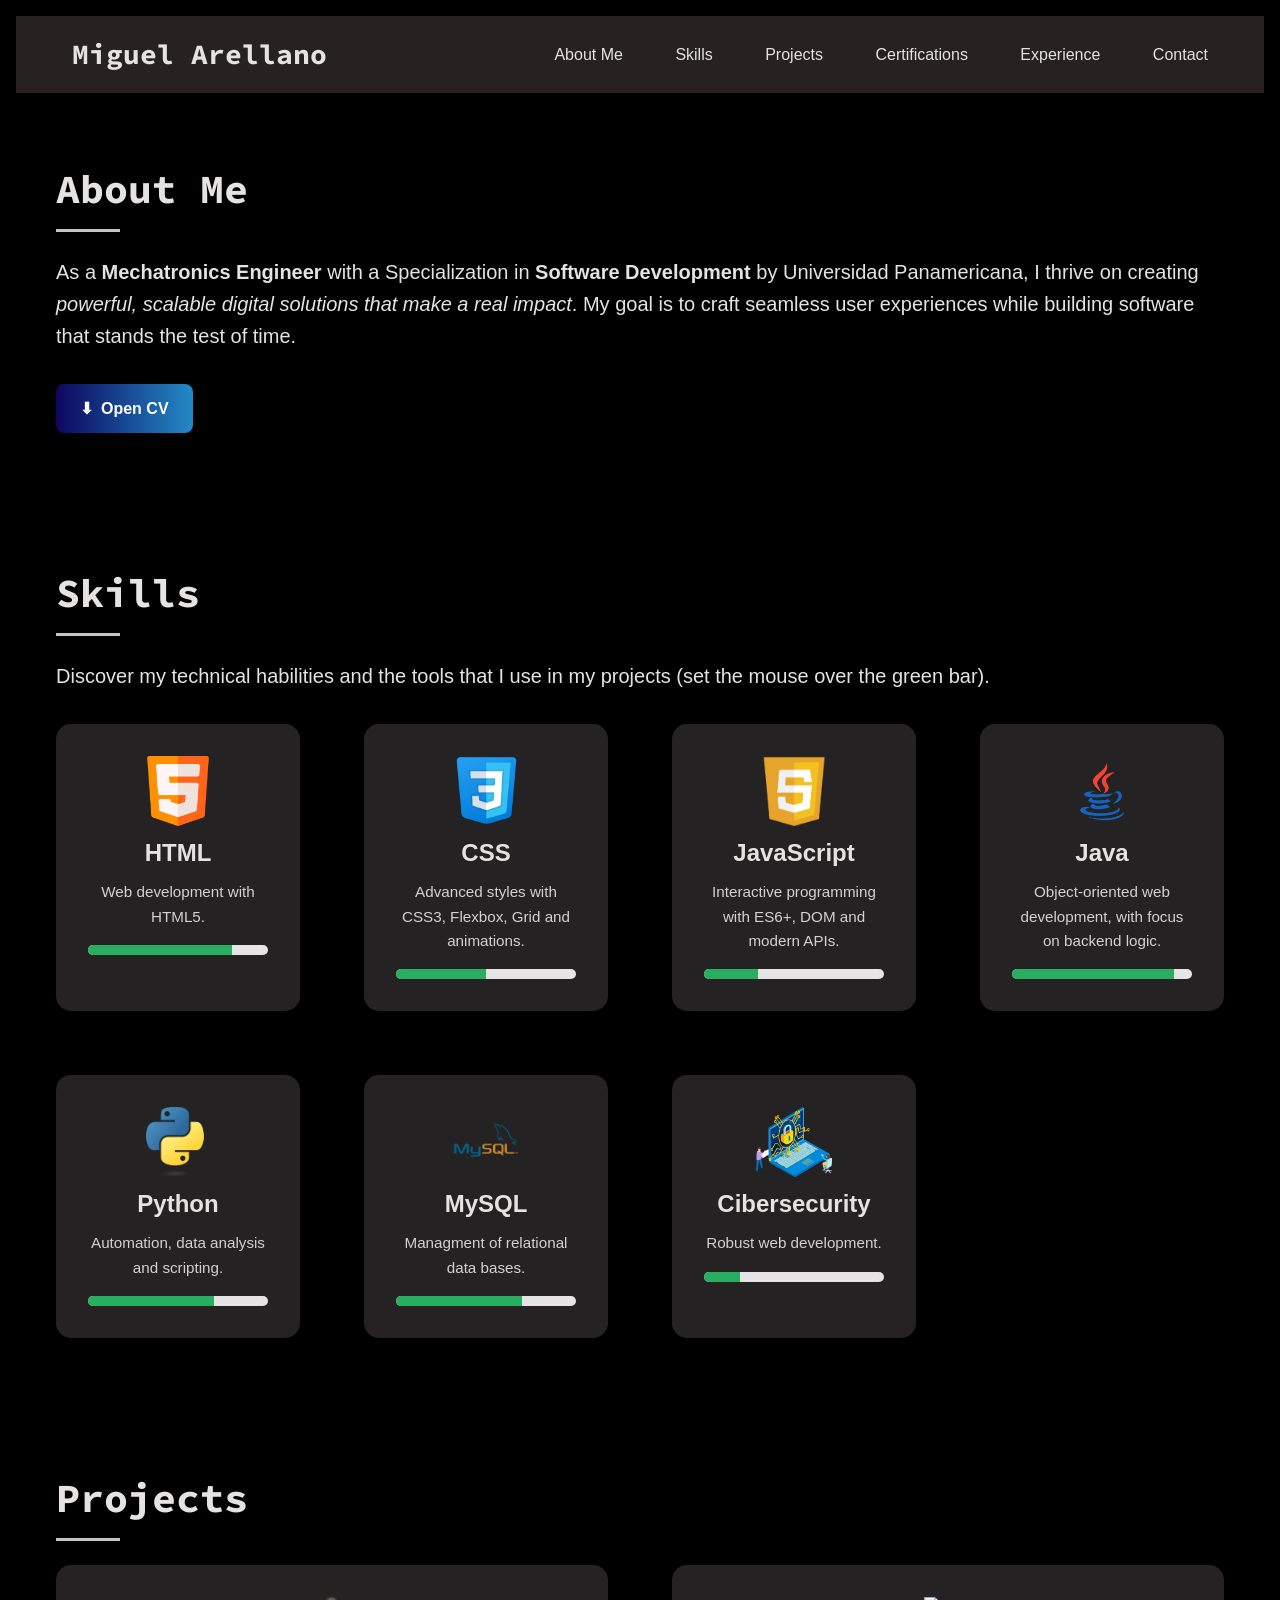
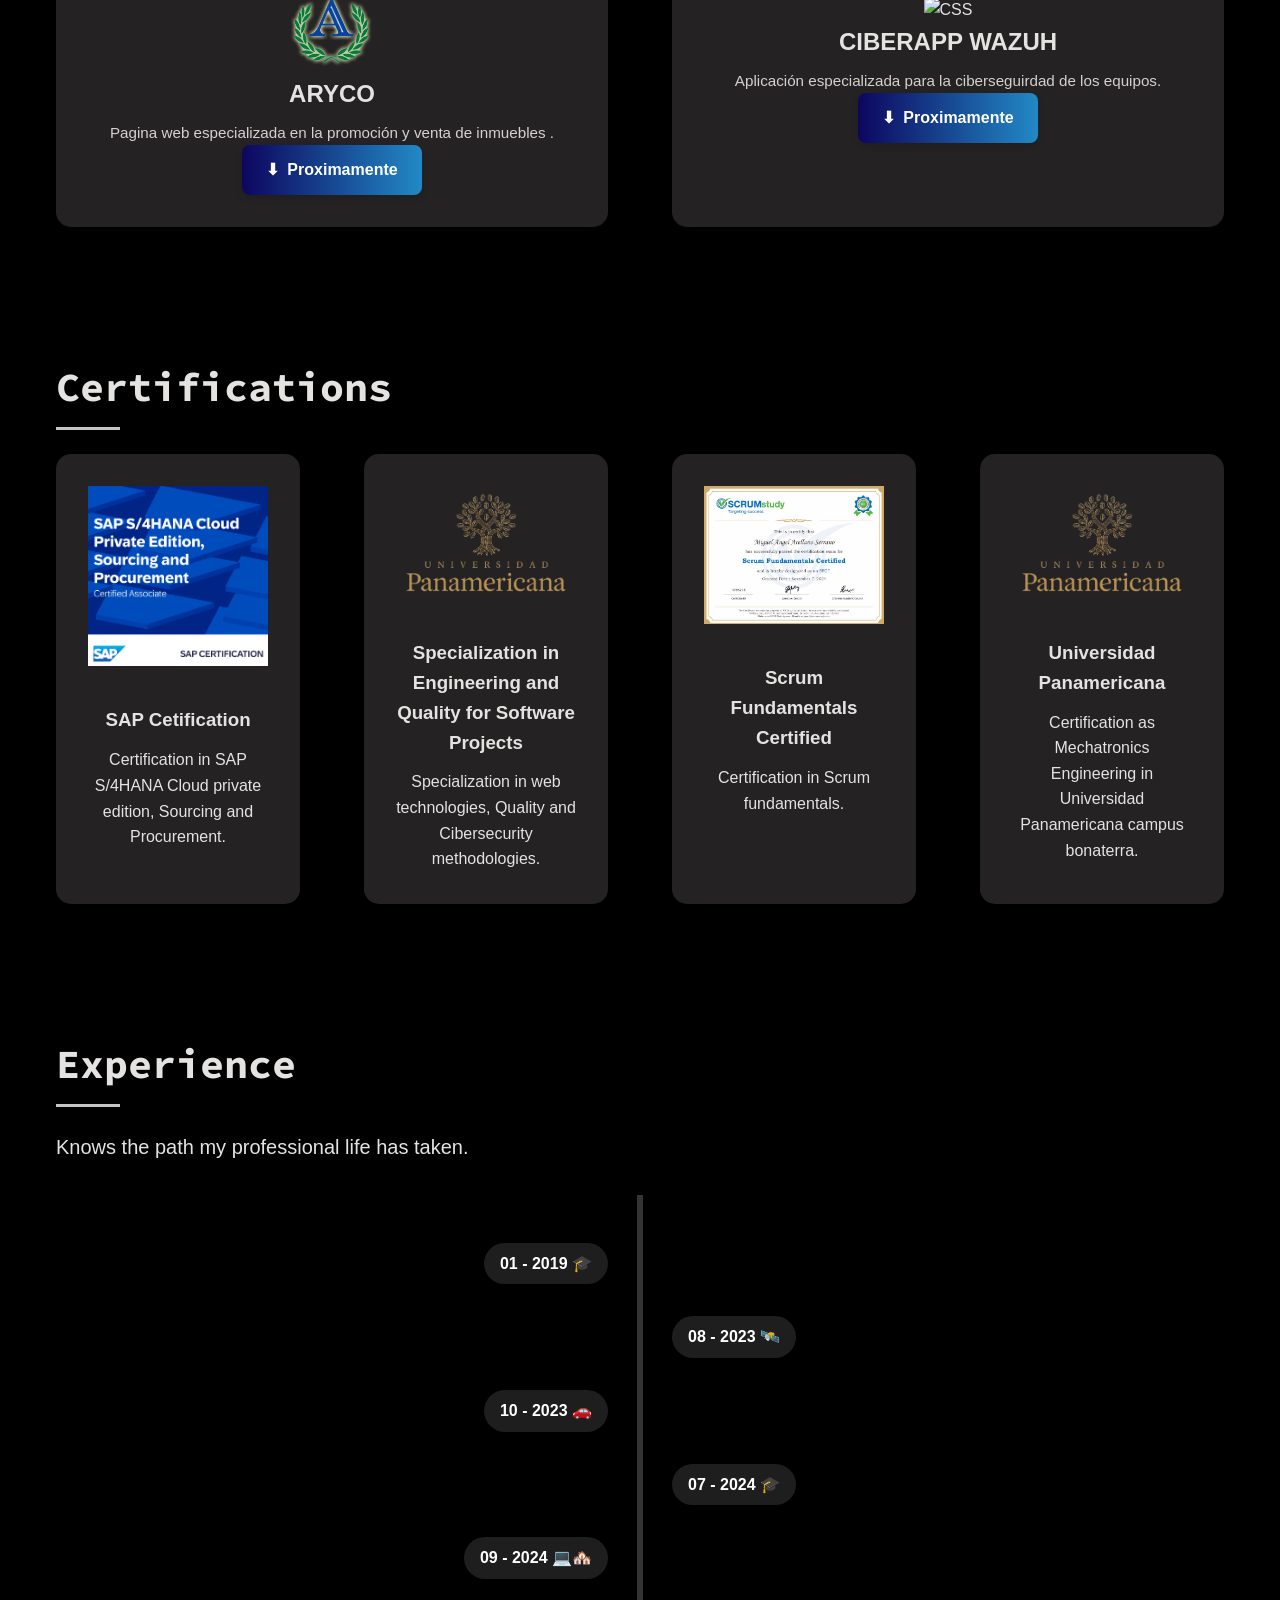
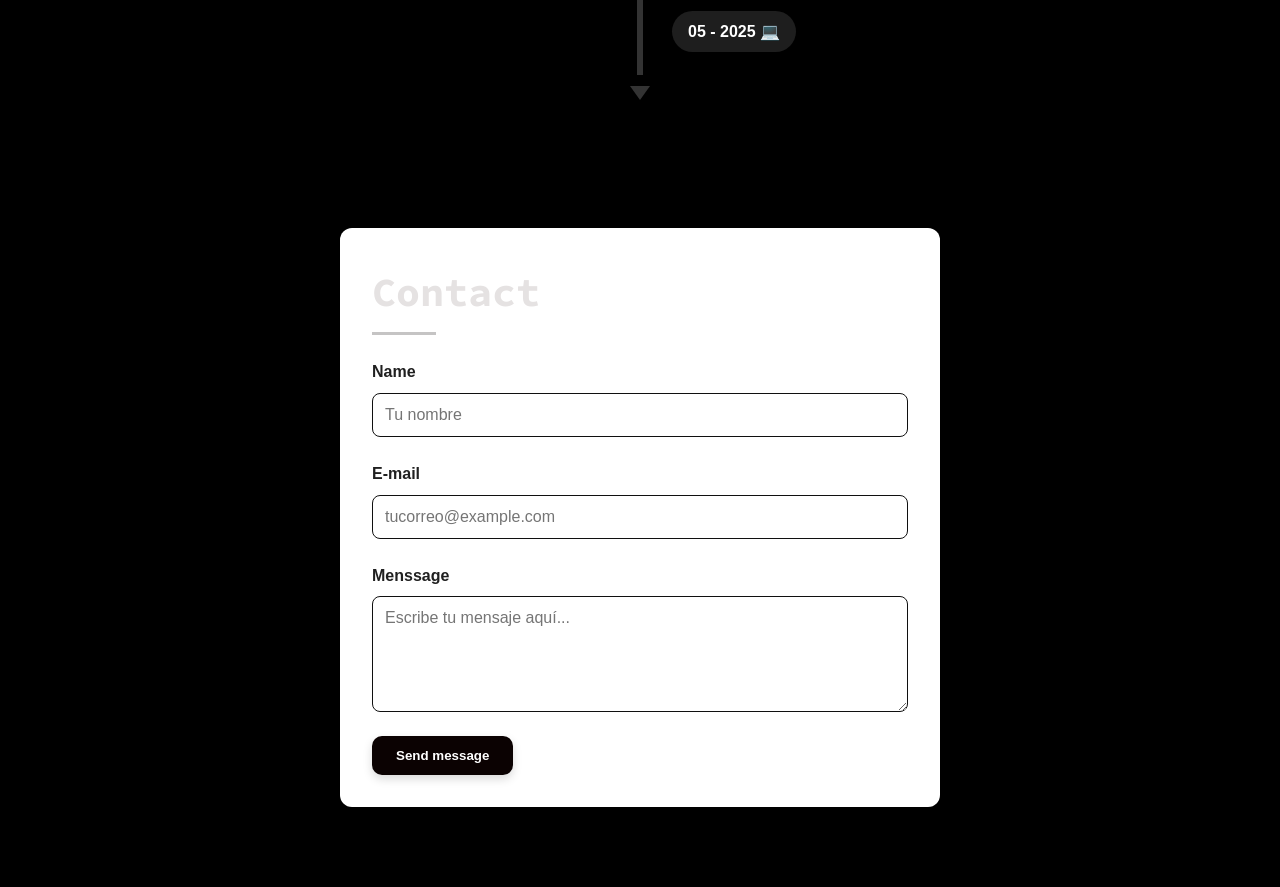
==== Index/index.html @ 02ad3349 "first commit" ====
<!DOCTYPE html>
<html lang="es">
<head>
  <meta charset="UTF-8" >
  <meta name="viewport" content="width=device-width, initial-scale=1.0">
  <title>Miguel Arellano - Portafolio</title>
  <link rel="stylesheet" href="../Static/style.css" />  <!--Se usa cuando SOLO estamos usando HTML y CSS-->
  
  <link href="https://fonts.googleapis.com/css2?family=Roboto:wght@400;700&family=Source+Code+Pro:wght@700&display=swap" rel="stylesheet">
  
</head>
  <body>
  <!--------------------------------- Navbar --------------------------->
  <header class="navbar">
    <div class="container nav-content">
      <h1 class="logo">Miguel Arellano</h1>
      <nav class="menu">
        <a href="#sobre-mi">About Me</a>
        <a href="#habilidades">Skills</a>
        <a href="#proyectos">Projects</a>
        <a href="#certificaciones">Certifications</a>
        <a href="#experience">Experience</a>
        <a href="#contacto">Contact</a>
      </nav>
    </div>
  </header>

  <!--------------------------- About me  ---------------------------->
  <section id="sobre-mi" class="section">
    <h2 class="section-title">About Me</h2>
    <div class="divider"></div>   
    <!-- UPD CAMBIO EN description -->
    <p class="description">
      As a <strong>Mechatronics Engineer</strong> with a Specialization in <strong>Software Development</strong>
       by Universidad Panamericana, I thrive on creating <em> powerful, scalable digital solutions that make a real impact</em>.
        My goal is to craft seamless user experiences while building software that stands the test of time.
    </p>
    <!-- UPD CAMBIO EN description -->
    <a href="https://drive.google.com/file/d/1uFSD48ajEgnOmC3za0abOgsug4pf2l6C/view?usp=sharing" 
    class="download-btn"
    target="_blank" >
      <span class="icon">⬇</span> Open CV
    </a>
  </section>

  <!---------------------------------- Skills -------------------------->
  <section id="habilidades" class="section">
    <h2 class="section-title">Skills</h2>
    <div class="divider"></div>
    <p class="description">Discover my technical habilities and the tools that I use in my projects (set the mouse over the green bar).</p>

    <div class="grid-container">

      <div class="card selected">
        <img src="../material/HTML5.png" >
        <h2>HTML</h2>
        <p>Web development with HTML5.</p>
        <!-- Barra de progreso -->
          <div class="progress-container">
            <div class="progress-bar" style="width: 80%;">
              <span class="tooltip-text">80%</span>
            </div> <!-- Cambia el % según tu nivel -->  
          </div>
      </div>
      
      <div class="card selected">
        <img src="../material/CSS.png" alt="CSS">
        <h2>CSS</h2>
        <p>Advanced styles with CSS3, Flexbox, Grid and animations.</p>
        <!-- Barra de progreso -->
        <div class="progress-container">
          <div class="progress-bar" style="width: 50%;">
            <span class="tooltip-text">50%</span>
          </div> <!-- Cambia el % según tu nivel -->  
        </div>
      </div>
      
      <div class="card selected">
        <img src="../material/js.png" alt="JavaScript">
        <h2>JavaScript</h2>
        <p>Interactive programming with ES6+, DOM and modern APIs.</p>
        <!-- Barra de progreso -->
        <div class="progress-container">
          <div class="progress-bar" style="width: 30%;">
            <span class="tooltip-text">30%</span>
          </div> <!-- Cambia el % según tu nivel -->  
        </div>
      </div>

      <div class="card selected">
        <img src="..//material/java.png" alt="Java">
        <h2>Java</h2>
        <p>Object-oriented web development, with focus on backend logic.  </p>
        <!-- Barra de progreso -->
        <div class="progress-container">
          <div class="progress-bar" style="width: 90%;">
            <span class="tooltip-text">90%</span>
          </div> <!-- Cambia el % según tu nivel -->  
        </div>
      </div>

      <div class="card selected">
        <img src="..//material/Python.png" alt="Python">
        <h2>Python</h2>
        <p>Automation, data analysis and scripting.</p>
        <!-- Barra de progreso -->
        <div class="progress-container">
          <div class="progress-bar" style="width: 70%;">
            <span class="tooltip-text">70%</span>
          </div> <!-- Cambia el % según tu nivel -->  
        </div>
      </div>

      <div class="card selected">
        <img src="..//material/mysql.png" alt="MySQL">
        <h2>MySQL</h2>
        <p>Managment of relational data bases.</p>
        <!-- Progress bar -->
        <div class="progress-container">
          <div class="progress-bar" style="width: 70%;">
            <span class="tooltip-text">70%</span>
          </div> <!-- Change the % respect your level -->  
        </div>
      </div>

      <div class="card selected">
        <img src="../material/Cybersecurity.png" alt="Cibersecurity">
        <h2>Cibersecurity</h2>
        <p>Robust web development.</p>
         <!-- Progress bar -->
         <div class="progress-container">
          <div class="progress-bar" style="width: 20%;">
            <span class="tooltip-text">20%</span>
          </div> <!-- Change the % respect your level -->  
        </div>
      </div>

      <!-- UPD CAMBIO: Se borraron los ultimos 3 mosaicos  -->

    </div>

  </section>
 
   <!------------------------- Proyectos ---------------------------->
   <section id="proyectos" class="section">
    <h2 class="section-title">Projects</h2>
    <div class="divider"></div>

    <div class="grid-container">
      <div class="card">
        <img src="..//material/arellano.png" alt="inmo project" >
        <h2>ARYCO</h2>
        <p>Pagina web especializada en la promoción y venta de inmuebles .</p>
        <a href="#" class="download-btn">
            <!-- UPD CAMBIO en la palabra proximamente -->
          <span class="icon">⬇</span> Proximamente
        </a>
      </div>

      <div class="card">
        <img src="Ciberapp Wazuh" alt="CSS">
        <h2>CIBERAPP WAZUH</h2>
        <p>Aplicación especializada para la ciberseguirdad de los equipos.</p>
        <a href="#" class="download-btn">
            <!-- UPD CAMBIO en la palabra proximamente -->
          <span class="icon">⬇</span> Proximamente 
        </a>
      </div>

  </section>

  <!--------------------------- Certificaciones ---------------------->
  <section id="certificaciones" class="section">
    <h2 class="section-title">Certifications</h2>
    <div class="divider"></div>
  
    <div class="grid-container">

      <div class="certify">
        <img src="..//material/SAPSP.png" alt="SAP Certificacion">
        <h3>SAP Cetification</h3>
        <p>Certification in SAP S/4HANA Cloud private edition, Sourcing and Procurement.</p>
      </div>

      <div class="certify">
        <img src="../material/UPlogo.png" alt="Especialidad UP">
        <h3>Specialization in Engineering and Quality for Software Projects</h3>
        <p>Specialization in web technologies, Quality and Cibersecurity methodologies.</p>
      </div>

      <div class="certify">
        <img src="../material/scrumCertif.jpg" alt="Scrum Fundamentals Certified">
        <h3>Scrum Fundamentals Certified</h3>
        <p>Certification in Scrum fundamentals.</p>
      </div>
  
      <div class="certify">
        <img src="../material/UPlogo.png" alt="Universidad Panamericana">
        <h3>Universidad Panamericana</h3>
        <p>Certification as Mechatronics Engineering in Universidad Panamericana campus bonaterra.</p>
      </div>
  

   </div>
  </section>

  <!----------------------------- Experiencia --------------------------->
 <section id="experience" class="section">
  <h2 class="section-title">Experience</h2>
  <div class="divider"></div>
  <p class="description">Knows the path my professional life has taken.</p>

  <div class="timeline">

  
 
    <div class="timeline-event left">
      <div class="date"> 01 - 2019 🎓</div>
      <div class="tooltip">Start of University career in Mechatronics Engineering (01/2019 - 06/2024).</div>
    </div>

    <div class="timeline-event right">
      <div class="date">08 - 2023 🛰️</div>
      <div class="tooltip">Internship in Samara National Rsearch University, for developing of a Cubesat as developer and in electronics department (08/2023 - 09/2023).</div>
    </div>

    <div class="timeline-event left">
      <div class="date">10 - 2023 🚗</div>
      <div class="tooltip">First job as Manufacturing engineer in MATA AUTOMOTIVE where my main taks was to make the production lines more efficient with tech implementations and updated documentation for big custormers, but also automate machines like robots. (10/2023 - 10/2024)</div>
    </div>

    <div class="timeline-event right">
      <div class="date">07 - 2024 🎓</div>
      <div class="tooltip">Start of Specialization in Engineering and Quality for Software projects (07/2024 - 05/2025).</div>
    </div>

    <div class="timeline-event left">
      <div class="date">09 - 2024 💻🏘️</div>
      <div class="tooltip">Start of the start-up "ARYCO" a digital real state broker for smoother interactions and a smarter workflow.</div>
    </div>

    <div class="timeline-event right">
      <div class="date">05 - 2025 💻</div>
      <div class="tooltip">First IT job in CAPGEMINI México as Sr SAP PTP Analyst.</div>
    </div>

  </div>

</section>

  <!-------------------------------- Contactos ------------------------------->
  <section id="contacto" class="contact-form">
    <h2 class="section-title">Contact</h2>
    <div class="divider"></div>

    <!--
    <form>
      <label for="name">Nombre</label>
      <input type="text" id="name" placeholder="Tu nombre">
  
      <label for="email">Correo Electrónico</label>
      <input type="email" id="email" placeholder="tucorreo@example.com">
  
      <label for="message">Mensaje</label>
      <textarea id="message" rows="5" placeholder="Escribe tu mensaje aquí..."></textarea>
  
      <button type="submit">Enviar Mensaje</button>
    </form>
    -->

    <!--Usando FORMSUMIT-->
    <form action="https://formsubmit.co/0226612@up.edu.mx" method="POST">
      <label for="name">Name</label>
      <input type="text" name="name" placeholder="Tu nombre" required>
    
      <label for="email">E-mail</label>
      <input type="email" name="email" placeholder="tucorreo@example.com" required>
    
      <label for="message">Menssage</label>
      <textarea name="message" rows="5" placeholder="Escribe tu mensaje aquí..." required></textarea>
    
      <button type="submit">Send message</button>
    
      <!-- Opcionales (recomendados) -->
      <input type="hidden" name="_next" value="https://tusitio.com/gracias.html">
      <input type="hidden" name="_captcha" value="false">
    </form>
    
    

  </section>

</body>
</html>
---- Static/style.css ----
/* Reset */
*  {
    margin: 0;
    padding: 0;
    box-sizing: border-box;
  }
  
  body {
    font-family: 'Roboto', sans-serif;
    background-color: #fff8f8;
    color: #e5e2e2;
    line-height: 1.6;

    /*Cards*/
    font-family: 'Segoe UI', sans-serif;
    /*UPD CAMBIO a negro*/
    background-color: #000000;
    margin: 0;
    padding: 1rem;
  }
  
  a {
    text-decoration: none;
    color: inherit;
  }
  
  /* Navbar start*/
  .navbar {
    background-color: rgb(40, 33, 33);
    box-shadow: 0 2px 4px rgba(0,0,0,0.1);
    position: sticky;
    top: 0;
    z-index: 1000;
  }
  
  .container {
    max-width:1200px;
    margin: auto;
    padding: 1rem 2rem;
    display: flex;
    justify-content: space-between;
    align-items: center;
  }
  
/* logo "Miguel Arellano*/

  .logo {
    font-family: 'Source Code Pro', monospace;
    font-size: 1.75rem;
    font-weight: bold;
  }
  
  .menu a {
    margin-left: 3rem;
    font-size: 1rem;
    transition: color 0.3s ease;
  }
  
  .menu a:hover {
    color: #2875d9; /* Tailwind green-600 */
  }
  /* Navbar end*/

  /* Sections */
  .section {
    padding: 4rem 1rem;
    max-width: 1200px;  /*Medida de los bordes de toda la pagina*/
    margin: auto;
  }
  
  .section-title {
    font-family: 'Source Code Pro', monospace;
    font-size: 2.5rem;
    margin-bottom: 0.5rem;
  }
  
  .divider {
    width: 4rem;
    height: 3px;
    background-color: #c5c4c4;
    margin-bottom: 1.5rem;
  }
  
  .description {
    font-size: 1.25rem;
    margin-bottom: 2rem;
  }
  
  /* Button */
  .download-btn {
    display: inline-flex;
    align-items: center;
    background: linear-gradient(to right, #0d065f, #2289c5);
    color: white;
    padding: 0.75rem 1.5rem;
    border-radius: 8px;
    font-weight: 600;
    box-shadow: 0 4px 6px rgba(0,0,0,0.1);
    transition: opacity 0.3s ease;
  }
  
  .download-btn:hover {
    opacity: 10;
    background-color: #118c53;
  }
  
  .download-btn .icon {
    margin-right: 0.5rem;
  }
  
  /*KNOWLEDGE CARDS*/

  .grid-container {
    display: grid;
    grid-template-columns: repeat(auto-fit, minmax(220px, 1fr));
    gap: 4rem;    /*separacion entre cuadros*/
    
  }
  
  .card {
    /*color de las tarjetas*/
    background: rgb(36, 34, 34);
    padding: 2rem;
    border-radius: 15px;
    text-align: center;
    box-shadow: 0 5px 15px rgba(16, 16, 16, 0.1);
    transition: transform 0.2s;
     
  }
  
  .card:hover {
    transform: translateY(-15px);
  }
  
  .card img {
    /*
    width: 70px;
    margin-bottom: 1rem;
    */
        
    max-height: 70px; /* Ajusta este valor si es necesario */
    
  }
  
  .card h2 {
    font-size: 1.5rem;
    margin-bottom: 0.5rem;
  }
  
  .card p {
    color: #d6d1d1;
    font-size: 0.95rem;
     
  }

  /*----------------------Images certified ---------------------------*/
  .certify p {
  margin-top: 0.75rem; /* o 1rem si prefieres más separación */
  }
  
  .certify {
    background: rgb(36, 34, 34);
    padding: 2rem;
    border-radius: 15px;
    text-align: center;
    box-shadow: 0 5px 15px rgba(0,0,0,0.1);
    transition: transform 0.2s;
  }

  .certify:hover {
    transform: translateY(-15px);
  }

  .certify img {
    width: 100%;
    margin-bottom: 2rem;
  }
  
   /*----------------------------------------------*/

  .selected:hover {
    border-top: 5px solid #f0210a;
  }

  .progress-container {
    width: 100%;
    height: 10px;
    background-color: #e5e5e5;
    border-radius: 5px;
    margin-top: 1rem;
    overflow: visible;
    position: relative;
  }
  
  .progress-bar {
    height: 100%;
    background-color: #27ae60; 
    border-radius: 5px 0 0 5px;
    position: relative;
    transition: width 0.4s ease-in-out;
    
  }

  .tooltip-text {
    position: absolute;
        top: -28px;
        right: 0;
        background: #27ae60;
        color: rgb(214, 214, 214);
        padding: 3px 6px;
        border-radius: 4px;
        font-size: 0.75rem;
        white-space: nowrap;
        opacity: 0;
        transition: opacity 0.3s ease;
        pointer-events: none;
  }
  
  .progress-bar:hover .tooltip-text {
    opacity: 1;
  }

/*----------------LINEA DE TIEMPO-----------------------*/

.timeline {
  position: relative;
  max-width: 800px;
  margin: auto;
  padding: 2rem 0;
}

.timeline::before {
  content: '';
  position: absolute;
  left: 50%;
  top: 0;
  transform: translateX(-50%);
  width: 6px;
  height: 100%;
  background: linear-gradient(to bottom, #ffffff33 95%, transparent 95%);
}

.timeline::after {
  content: '';
  position: absolute;
  bottom: 0;
  left: 50%;
  transform: translateX(-50%) ;
  width: 0;
  height: 0;
  border-left: 10px solid transparent;
  border-right: 10px solid transparent;
  border-top: 14px solid #ffffff33; /* Color de la flecha */
}


.timeline-event {
  position: relative;
  width: 50%;
  padding: 1rem 2rem;
  box-sizing: border-box;
}


.timeline-event.left {
  left: 0;
  text-align: right;
}

.timeline-event.right {
  left: 50%;
  text-align: left;
}

.timeline-event .date {
  background-color: #1e1e1e;
  color: white;
  display: inline-block;
  padding: 0.5rem 1rem;
  border-radius: 30px;
  font-weight: bold;
  cursor: pointer;
}

.timeline-event .tooltip {
  visibility: hidden;
  opacity: 0;
  width: 220px;
  background-color: #444;
  color: #eee;
  text-align: center;
  border-radius: 8px;
  padding: 0.75rem;
  position: absolute;
  z-index: 1;
  transition: opacity 0.3s ease;
  top: 50%;
  transform: translateY(-50%);
}

.timeline-event.left .tooltip {
  right: 110%;
}

.timeline-event.right .tooltip {
  left: 110%;
}

.timeline-event .date:hover + .tooltip {
  visibility: visible;
  opacity: 1;
}



/*-----------------------------------------*/


  /* Tooltip *//*
.progress-bar::after {
  content: attr(data-tooltip);
  position: absolute;
  top: -28px;
  right: 0;
  background: #27ae60;
  color: white;
  padding: 3px 6px;
  border-radius: 4px;
  font-size: 0.75rem;
  white-space: nowrap;
  opacity: 0;
  transform: translateY(10px);
  transition: opacity 0.2s ease, transform 0.2s ease;
  pointer-events: none;
}
*/
/* Mostrar tooltip al hacer hover */  /*
.progress-bar:hover::after {
  opacity: 1;
  transform: translateY(0);
}*/
  
  /*
.progress-bar {
  position: relative;
  background-color: #27ae60;
  height: 100%;
  border-radius: 5px;
}
*/
/*Contacto*/
.contact-form {
  background: rgb(255, 255, 255);
  max-width: 600px;
  margin: 4rem auto;
  padding: 2rem;
  border-radius: 12px;
  box-shadow: 0 8px 20px rgba(0, 0, 0, 0.1);
}

.contact-form form {
  display: flex;
  flex-direction: column;
}

.contact-form label {
  margin-bottom: 0.5rem;
  font-weight: 600;
  color: #202020;
}

.contact-form input,
.contact-form textarea {
  padding: 0.75rem;
  margin-bottom: 1.5rem;
  border: 1px solid #101010;
  border-radius: 8px;
  font-size: 1rem;
  font-family: inherit;
}

.contact-form input:focus,
.contact-form textarea:focus {
  outline: none;
  border-color: #2289c5;
  box-shadow: 0 0 0 2px rgba(13, 146, 222, 0.2);
}

.contact-form button {
  background-color: #0b0202;
  color: white;
  padding: 0.75rem 1.5rem;
  border: none;
  border-radius: 10px;
  font-weight: bold;
  cursor: pointer;
  transition: background-color 0.3s ease;
  width: fit-content;
  box-shadow: 0 4px 10px rgba(0, 0, 0, 0.15);
}

.contact-form button:hover {
  background-color: #2072cf;
}
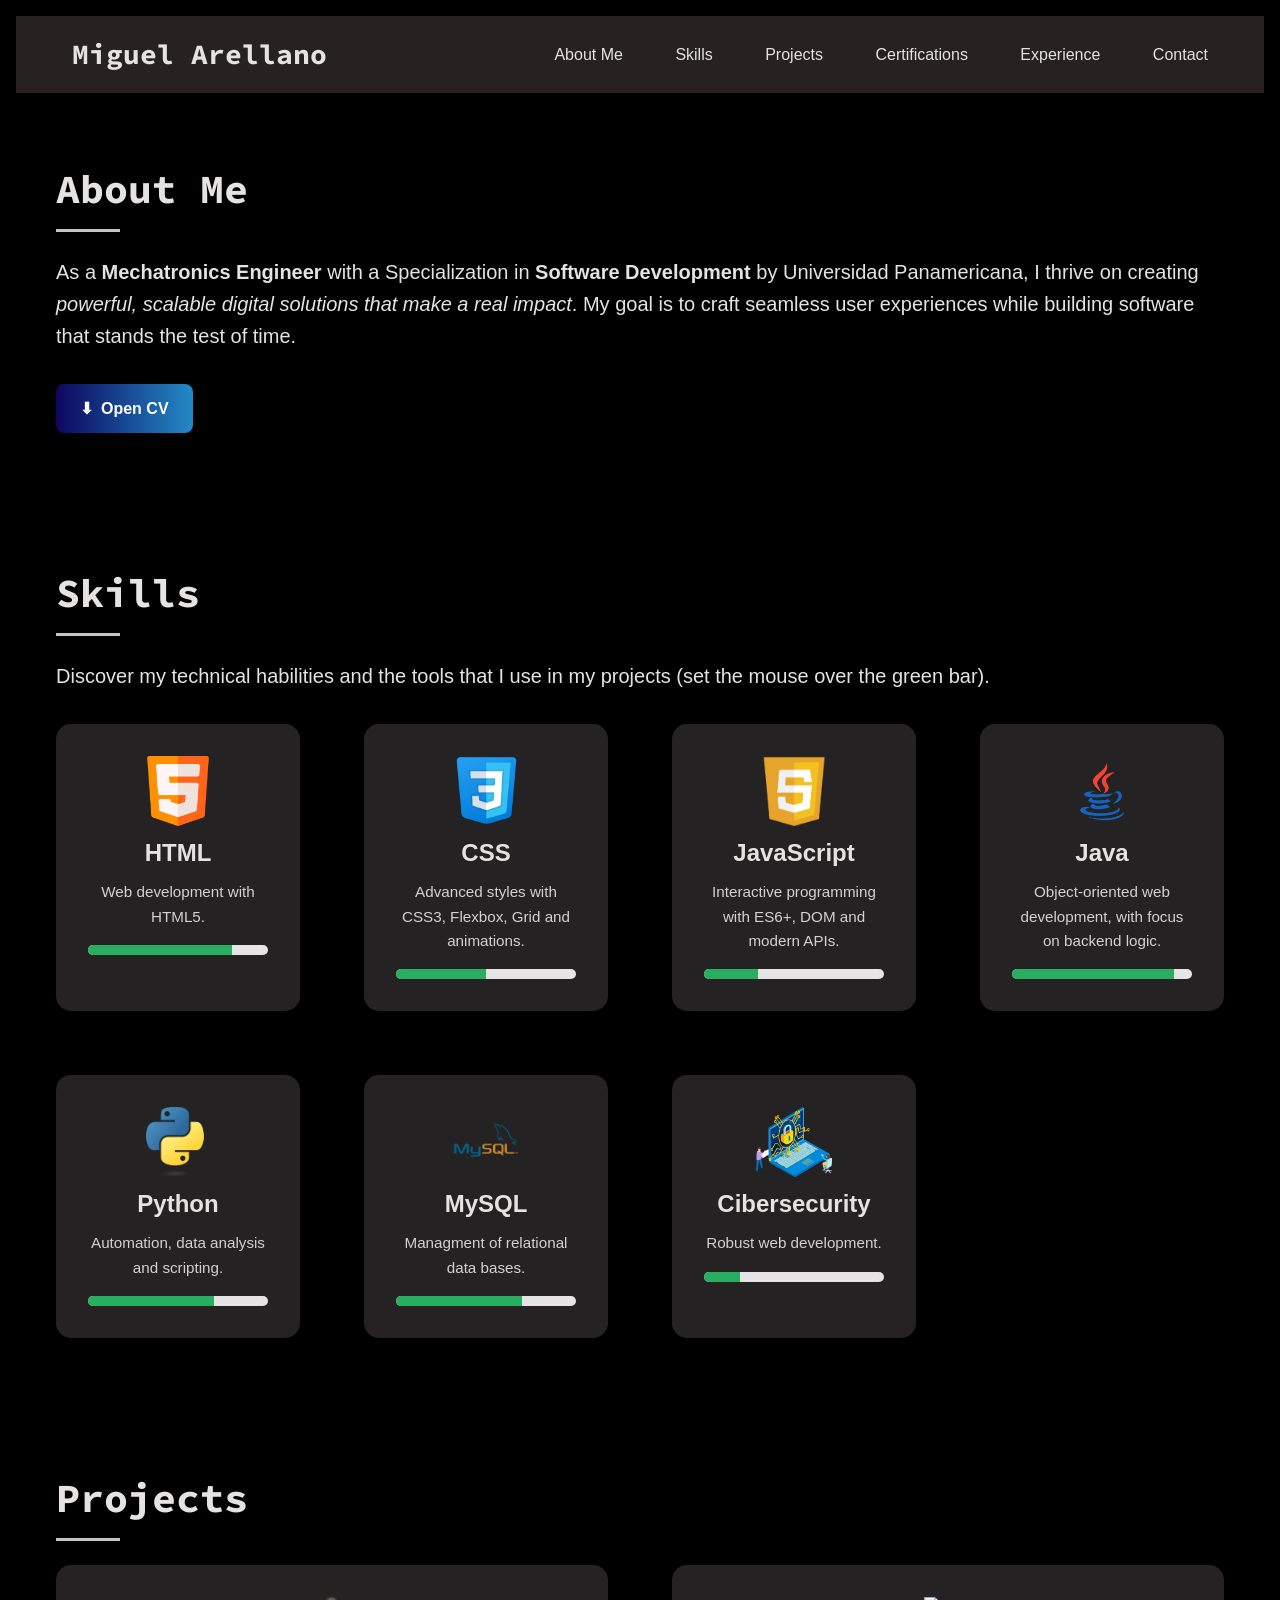
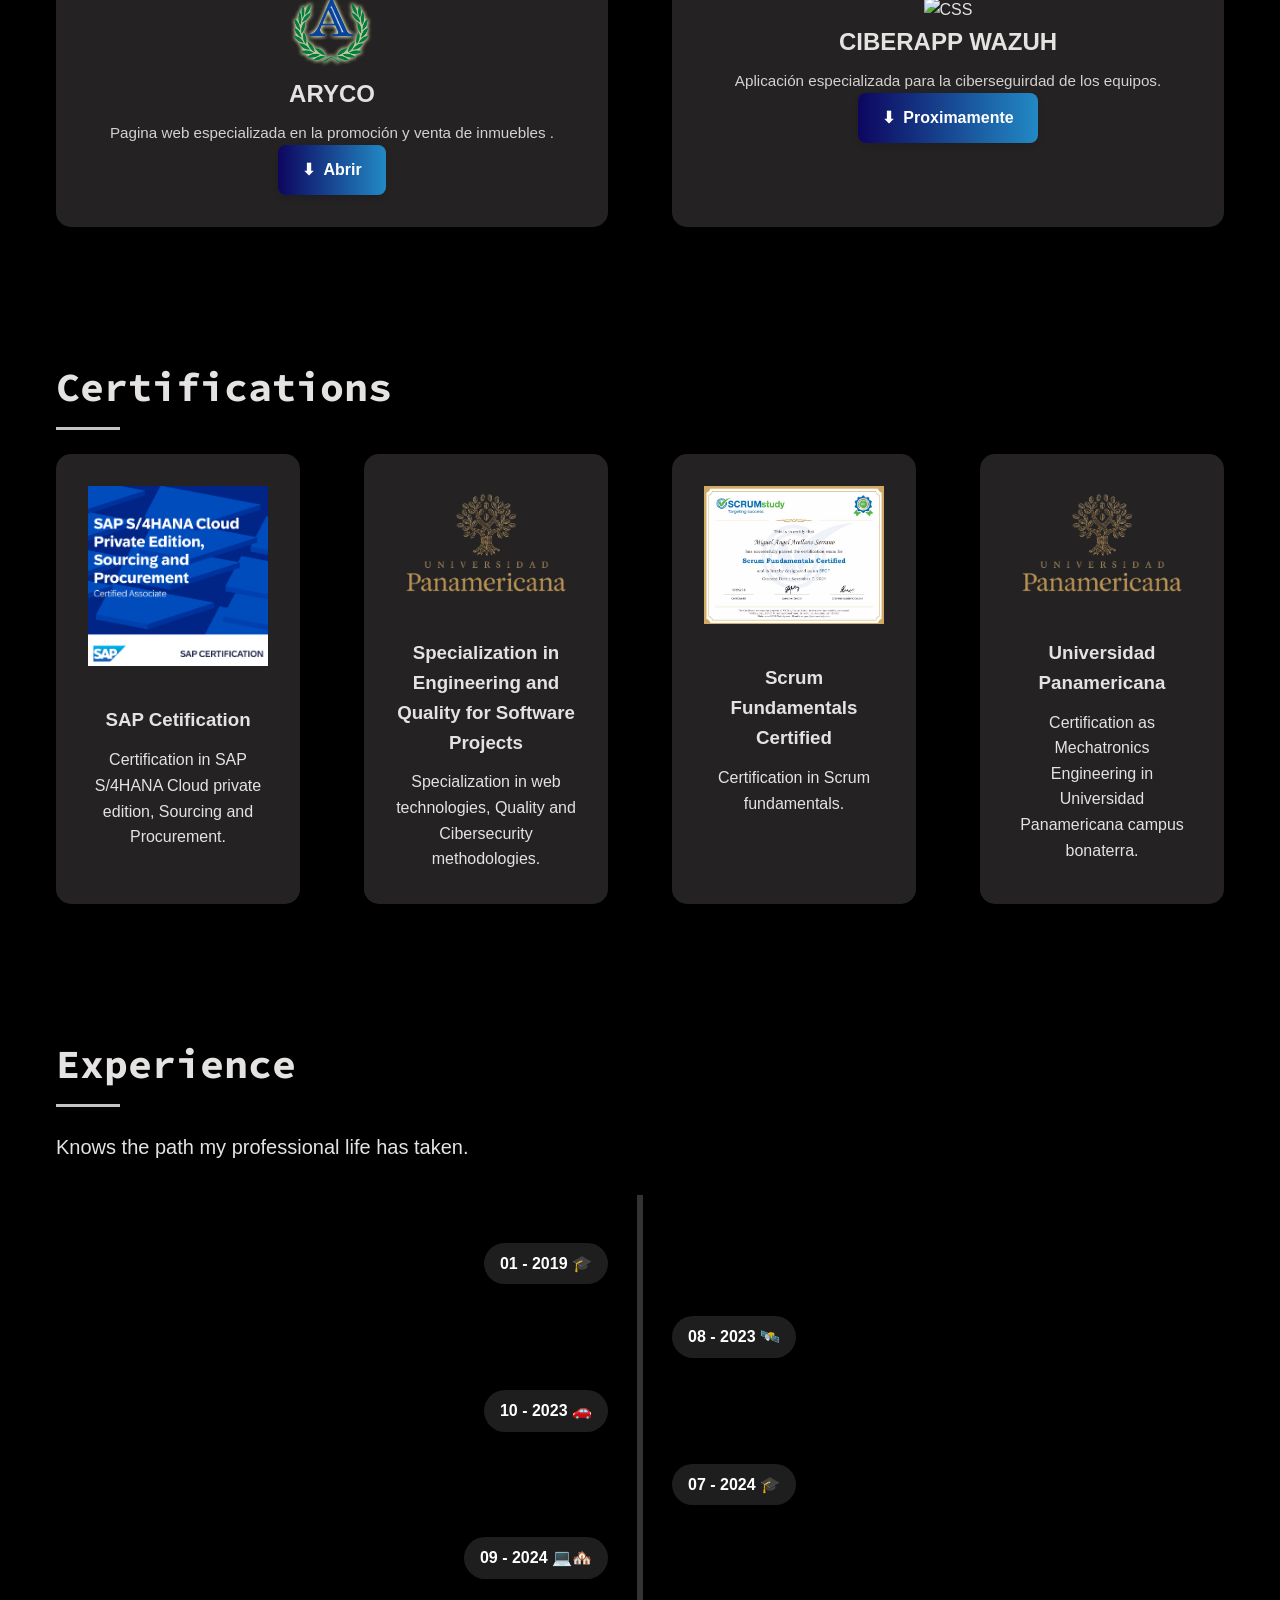
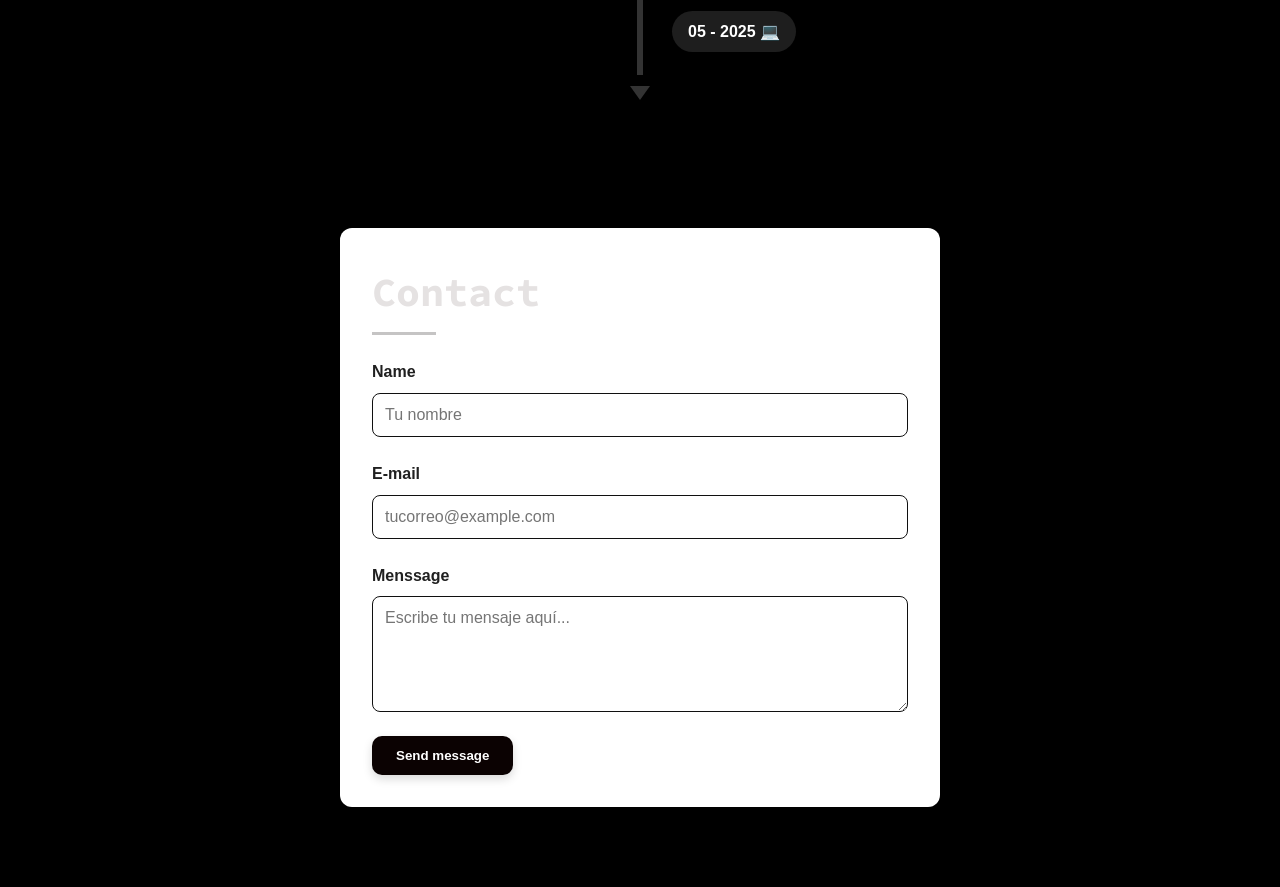
==== commit a1bc4b54: "1" ====
--- a/Index/index.html
+++ b/Index/index.html
@@ -151,9 +151,9 @@
         <img src="..//material/arellano.png" alt="inmo project" >
         <h2>ARYCO</h2>
         <p>Pagina web especializada en la promoción y venta de inmuebles .</p>
-        <a href="#" class="download-btn">
+        <a href="https://arycobr.com/" class="download-btn">
             <!-- UPD CAMBIO en la palabra proximamente -->
-          <span class="icon">⬇</span> Proximamente
+          <span class="icon">⬇</span> Abrir
         </a>
       </div>
 
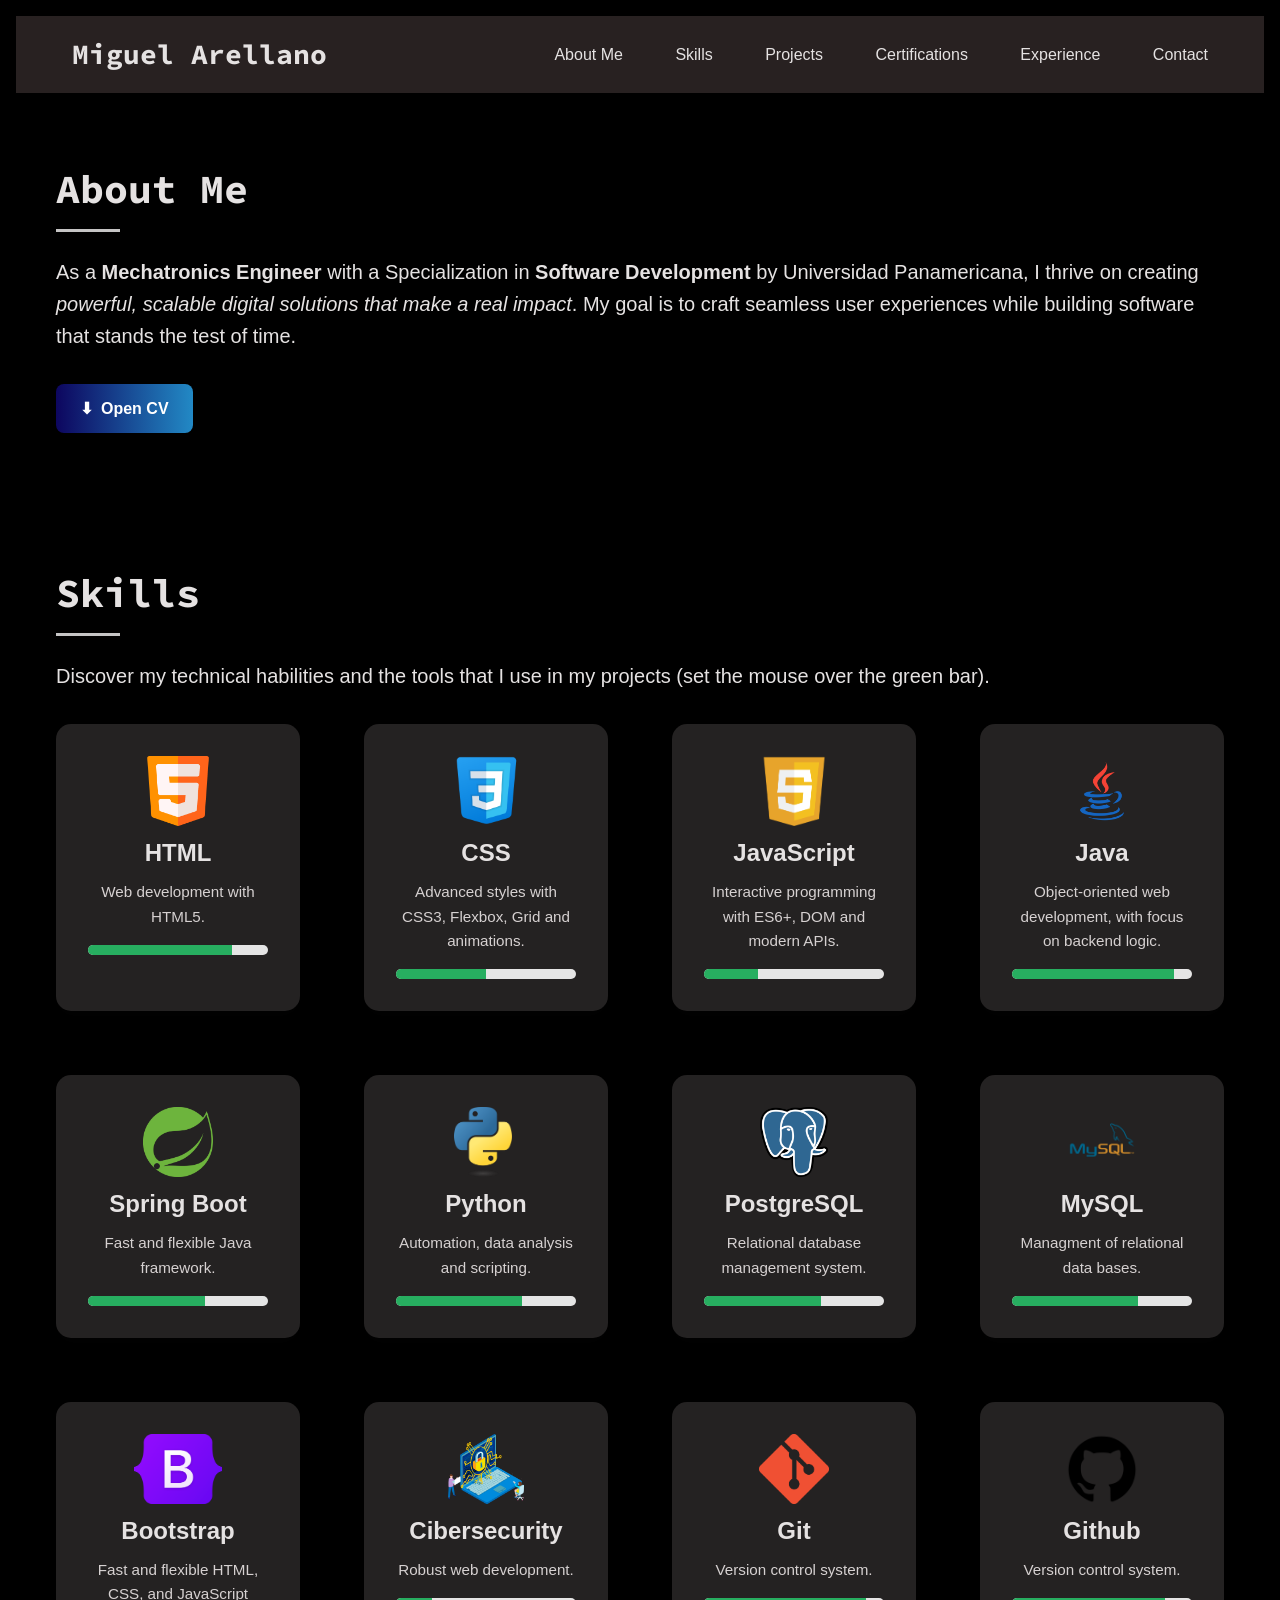
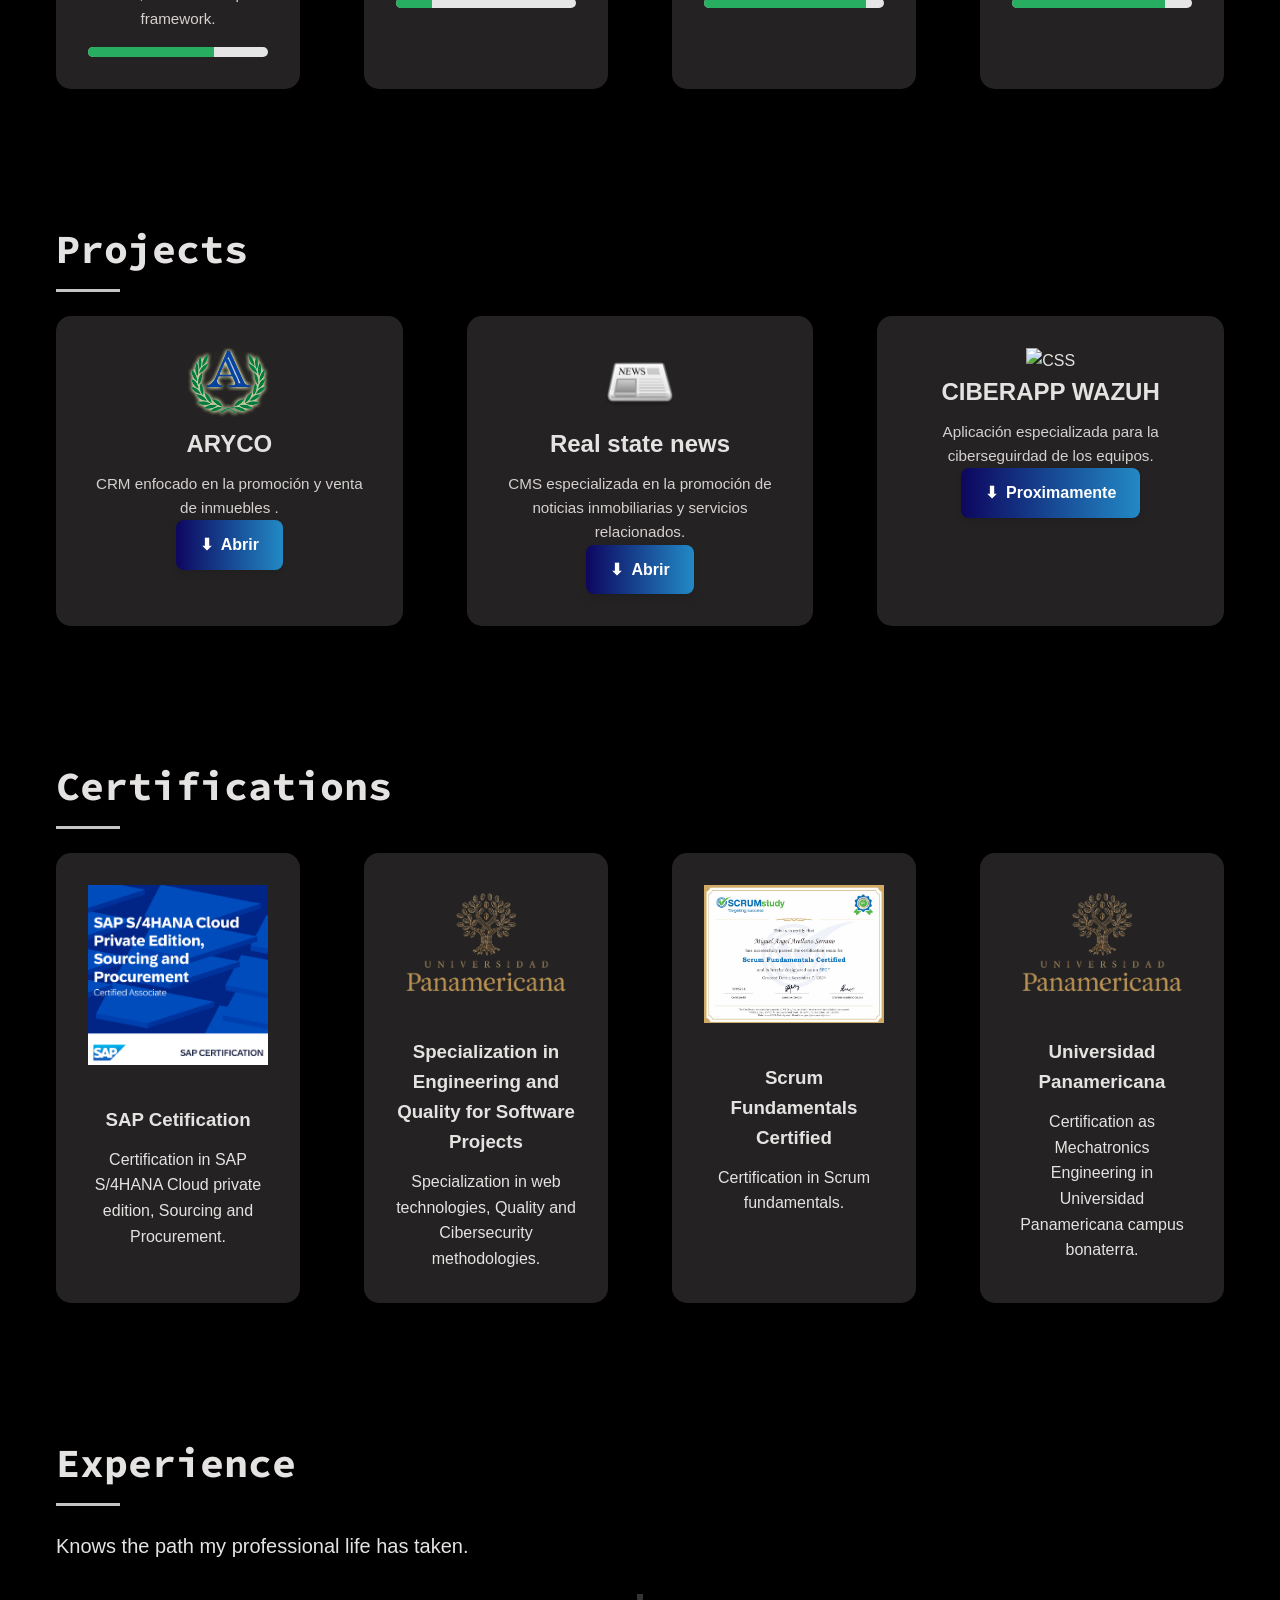
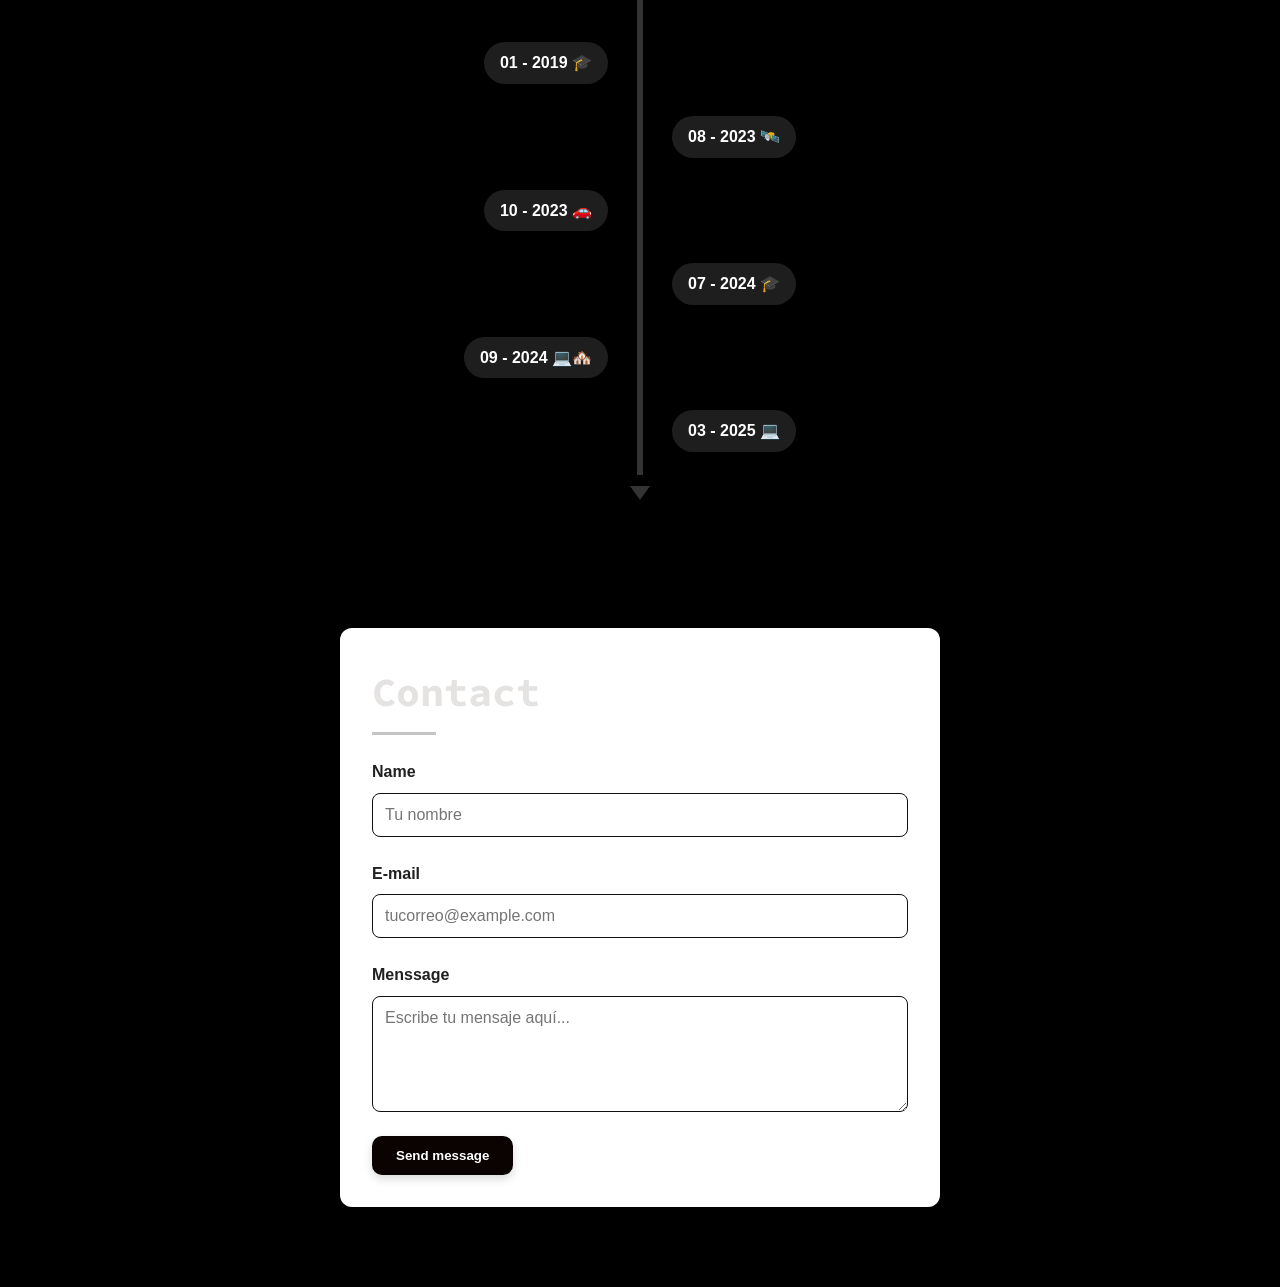
==== commit 9c7bde9f: "feat: update and adding skills" ====
--- a/Index/index.html
+++ b/Index/index.html
@@ -100,6 +100,18 @@
       </div>
 
       <div class="card selected">
+        <img src="..//material/springboot.png" alt="Spring Boot">
+        <h2>Spring Boot</h2>
+        <p>Fast and flexible Java framework.</p>
+        <!-- Barra de progreso -->
+        <div class="progress-container">
+          <div class="progress-bar" style="width: 65%;">
+            <span class="tooltip-text">65%</span>
+          </div> <!-- Cambia el % según tu nivel -->  
+        </div>
+      </div>
+
+      <div class="card selected">
         <img src="..//material/Python.png" alt="Python">
         <h2>Python</h2>
         <p>Automation, data analysis and scripting.</p>
@@ -112,9 +124,33 @@
       </div>
 
       <div class="card selected">
+        <img src="..//material/postgresql.png" alt="PostgreSQL">
+        <h2>PostgreSQL</h2>
+        <p>Relational database management system.</p>
+        <!-- Barra de progreso -->
+        <div class="progress-container">
+          <div class="progress-bar" style="width: 65%;">
+            <span class="tooltip-text">65%</span>
+          </div> <!-- Cambia el % según tu nivel -->  
+        </div>
+      </div>
+
+      <div class="card selected">
         <img src="..//material/mysql.png" alt="MySQL">
         <h2>MySQL</h2>
         <p>Managment of relational data bases.</p>
+        <!-- Progress bar -->
+        <div class="progress-container">
+          <div class="progress-bar" style="width: 70%;">
+            <span class="tooltip-text">70%</span>
+          </div> <!-- Change the % respect your level -->  
+        </div>
+      </div>
+
+      <div class="card selected">
+        <img src="..//material/bootstrap.png" alt="Bootstrap">
+        <h2>Bootstrap</h2>
+        <p>Fast and flexible HTML, CSS, and JavaScript framework.</p>
         <!-- Progress bar -->
         <div class="progress-container">
           <div class="progress-bar" style="width: 70%;">
@@ -135,6 +171,30 @@
         </div>
       </div>
 
+      <div class="card selected">
+        <img src="../material/git.png" alt="Git">
+        <h2>Git</h2>
+        <p>Version control system.</p>
+         <!-- Progress bar -->
+         <div class="progress-container">
+          <div class="progress-bar" style="width: 90%;">
+            <span class="tooltip-text">90%</span>
+          </div> <!-- Change the % respect your level -->  
+        </div>
+      </div>
+
+      <div class="card selected">
+        <img src="../material/github.png" alt="Github">
+        <h2>Github</h2>
+        <p>Version control system.</p>
+         <!-- Progress bar -->
+         <div class="progress-container">
+          <div class="progress-bar" style="width: 85%;">
+            <span class="tooltip-text">85%</span>
+          </div> <!-- Change the % respect your level -->  
+        </div>
+      </div>
+
       <!-- UPD CAMBIO: Se borraron los ultimos 3 mosaicos  -->
 
     </div>
@@ -150,8 +210,18 @@
       <div class="card">
         <img src="..//material/arellano.png" alt="inmo project" >
         <h2>ARYCO</h2>
-        <p>Pagina web especializada en la promoción y venta de inmuebles .</p>
-        <a href="https://arycobr.com/" class="download-btn">
+        <p>CRM enfocado en la promoción y venta de inmuebles .</p>
+        <a href="https://arycobr.com/" class="download-btn" target="_blank">
+            <!-- UPD CAMBIO en la palabra proximamente -->
+          <span class="icon">⬇</span> Abrir
+        </a>
+      </div>
+
+      <div class="card">
+        <img src="..//material/logoNews.png" alt="inmo project" >
+        <h2>Real state news</h2>
+        <p>CMS especializada en la promoción de noticias inmobiliarias y servicios relacionados.</p>
+        <a href="https://arycobr.com/Blog/blog.html" class="download-btn" target="_blank">
             <!-- UPD CAMBIO en la palabra proximamente -->
           <span class="icon">⬇</span> Abrir
         </a>
@@ -240,7 +310,7 @@
     </div>
 
     <div class="timeline-event right">
-      <div class="date">05 - 2025 💻</div>
+      <div class="date">03 - 2025 💻</div>
       <div class="tooltip">First IT job in CAPGEMINI México as Sr SAP PTP Analyst.</div>
     </div>
 
